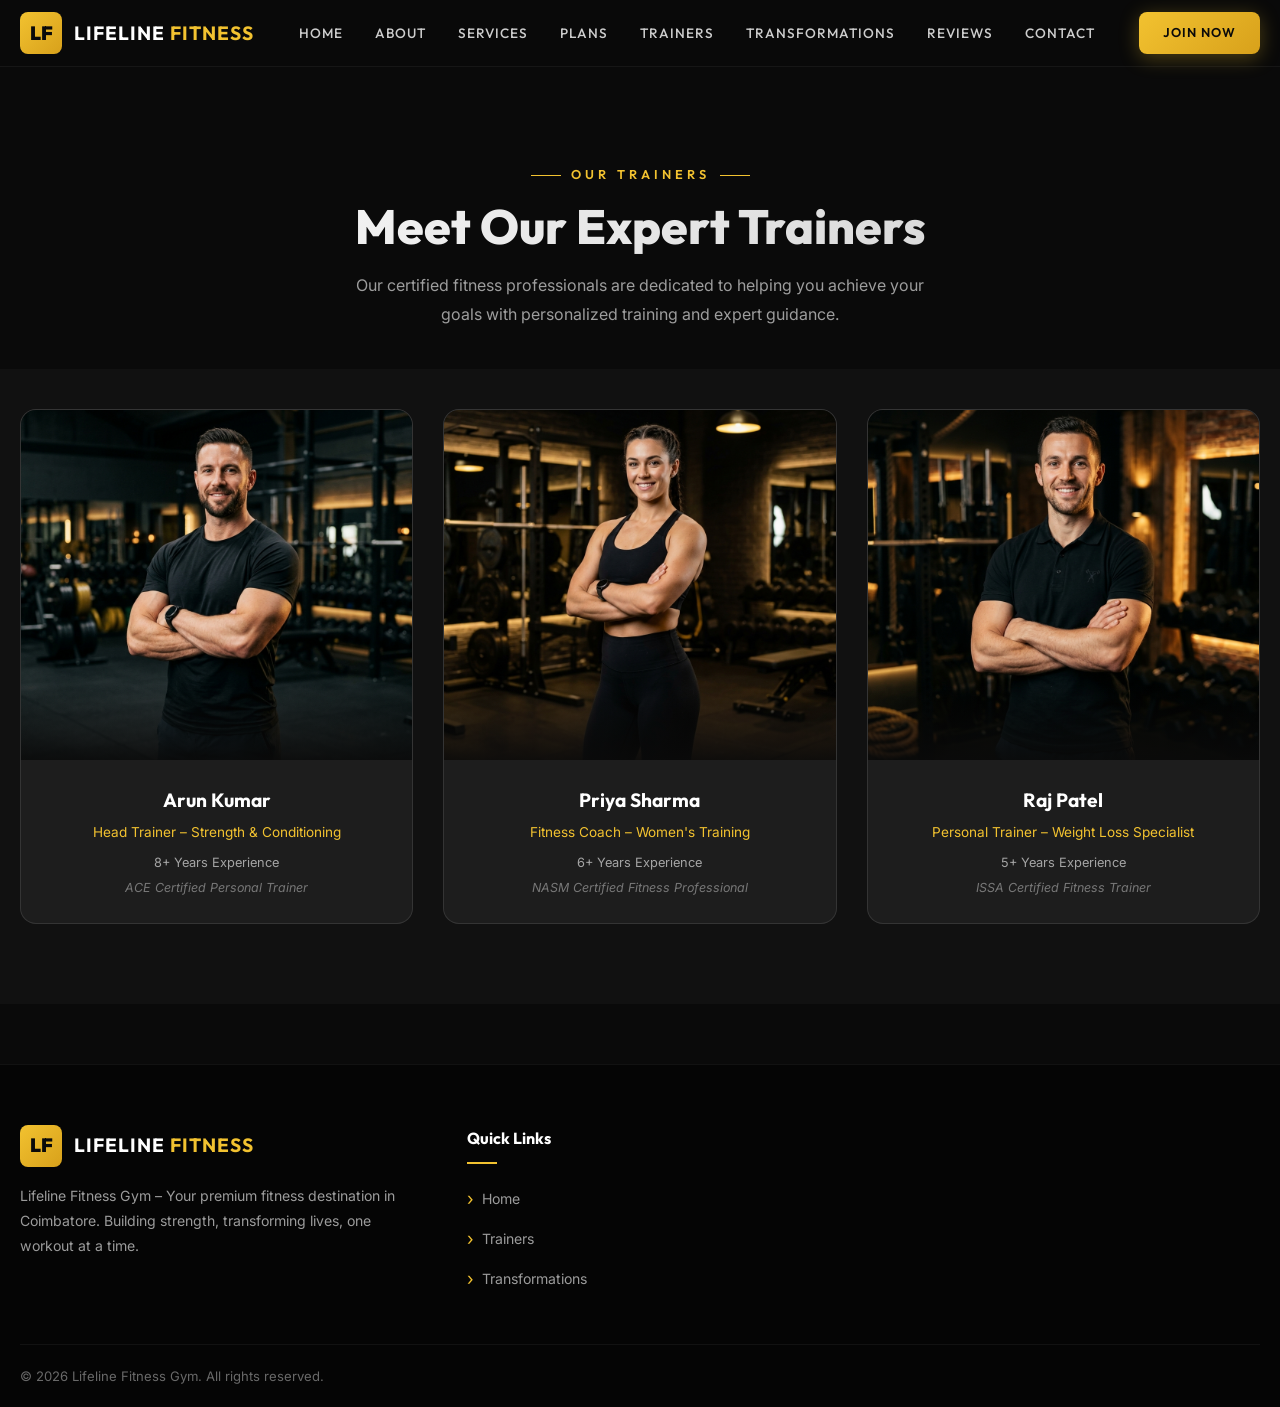
==== trainers.html @ ae550ca9 "updaated" ====
<!DOCTYPE html>
<html lang="en">
<head>
  <meta charset="UTF-8">
  <meta name="viewport" content="width=device-width, initial-scale=1.0">
  <meta name="description" content="Meet our expert trainers at Lifeline Fitness Gym.">
  <title>Our Trainers – Lifeline Fitness Gym</title>
  <link rel="stylesheet" href="style.css">
  <link rel="stylesheet" href="https://cdnjs.cloudflare.com/ajax/libs/font-awesome/6.5.1/css/all.min.css">
</head>
<body style="overflow: auto;">

  <!-- Navigation -->
  <nav class="navbar" id="navbar" style="background: rgba(10, 10, 10, 0.95); padding: 12px 0; border-bottom: 1px solid var(--white-05);">
    <div class="container">
      <a href="index.html" class="nav-logo">
        <div class="nav-logo-icon">LF</div>
        <div class="nav-logo-text">LIFELINE <span>FITNESS</span></div>
      </a>

      <ul class="nav-links">
        <li><a href="index.html">Home</a></li>
        <li><a href="index.html#about">About</a></li>
        <li><a href="index.html#services">Services</a></li>
        <li><a href="index.html#plans">Plans</a></li>
        <li><a href="trainers.html" class="active">Trainers</a></li>
        <li><a href="transformations.html">Transformations</a></li>
        <li><a href="index.html#testimonials">Reviews</a></li>
        <li><a href="index.html#contact">Contact</a></li>
      </ul>

      <div class="nav-cta">
        <a href="index.html#plans" class="btn btn-primary">Join Now</a>
      </div>

      <div class="hamburger" id="hamburger" aria-label="Toggle navigation menu">
        <span></span>
        <span></span>
        <span></span>
      </div>
    </div>
  </nav>

  <!-- Mobile Navigation -->
  <div class="mobile-nav" id="mobile-nav">
    <a href="index.html">Home</a>
    <a href="index.html#about">About</a>
    <a href="index.html#services">Services</a>
    <a href="index.html#plans">Plans</a>
    <a href="trainers.html" class="active">Trainers</a>
    <a href="transformations.html">Transformations</a>
    <a href="index.html#testimonials">Reviews</a>
    <a href="index.html#contact">Contact</a>
    <a href="index.html#plans" class="btn btn-primary" style="margin-top: 16px;">Join Now</a>
  </div>

  <!-- Page Header -->
  <section class="section" style="padding-top: 160px; padding-bottom: 40px; text-align: center;">
    <div class="container">
      <span class="section-label" style="display: inline-block; position: relative; padding: 0 20px;">Our Trainers</span>
      <h1 class="section-title">Meet Our Expert Trainers</h1>
      <p class="section-subtitle">Our certified fitness professionals are dedicated to helping you achieve your goals with personalized training and expert guidance.</p>
    </div>
  </section>

  <!-- Trainers Section -->
  <section class="section trainers" id="trainers" style="padding-top: 40px;">
    <div class="container">
      <div class="trainers-grid">
        <div class="trainer-card reveal">
          <div class="trainer-image">
            <img src="images/trainer-1.png" alt="Trainer Arun Kumar" loading="lazy">
            <div class="trainer-overlay">
              <div class="trainer-socials">
                <a href="#" class="trainer-social-link" aria-label="Instagram"><i class="fab fa-instagram"></i></a>
                <a href="#" class="trainer-social-link" aria-label="Facebook"><i class="fab fa-facebook-f"></i></a>
                <a href="#" class="trainer-social-link" aria-label="WhatsApp"><i class="fab fa-whatsapp"></i></a>
              </div>
            </div>
          </div>
          <div class="trainer-info">
            <h3 class="trainer-name">Arun Kumar</h3>
            <p class="trainer-role">Head Trainer – Strength & Conditioning</p>
            <p class="trainer-exp">8+ Years Experience</p>
            <p class="trainer-cert">ACE Certified Personal Trainer</p>
          </div>
        </div>

        <div class="trainer-card reveal">
          <div class="trainer-image">
            <img src="images/trainer-2.png" alt="Trainer Priya Sharma" loading="lazy">
            <div class="trainer-overlay">
              <div class="trainer-socials">
                <a href="#" class="trainer-social-link" aria-label="Instagram"><i class="fab fa-instagram"></i></a>
                <a href="#" class="trainer-social-link" aria-label="Facebook"><i class="fab fa-facebook-f"></i></a>
                <a href="#" class="trainer-social-link" aria-label="WhatsApp"><i class="fab fa-whatsapp"></i></a>
              </div>
            </div>
          </div>
          <div class="trainer-info">
            <h3 class="trainer-name">Priya Sharma</h3>
            <p class="trainer-role">Fitness Coach – Women's Training</p>
            <p class="trainer-exp">6+ Years Experience</p>
            <p class="trainer-cert">NASM Certified Fitness Professional</p>
          </div>
        </div>

        <div class="trainer-card reveal">
          <div class="trainer-image">
            <img src="images/trainer-3.png" alt="Trainer Raj Patel" loading="lazy">
            <div class="trainer-overlay">
              <div class="trainer-socials">
                <a href="#" class="trainer-social-link" aria-label="Instagram"><i class="fab fa-instagram"></i></a>
                <a href="#" class="trainer-social-link" aria-label="Facebook"><i class="fab fa-facebook-f"></i></a>
                <a href="#" class="trainer-social-link" aria-label="WhatsApp"><i class="fab fa-whatsapp"></i></a>
              </div>
            </div>
          </div>
          <div class="trainer-info">
            <h3 class="trainer-name">Raj Patel</h3>
            <p class="trainer-role">Personal Trainer – Weight Loss Specialist</p>
            <p class="trainer-exp">5+ Years Experience</p>
            <p class="trainer-cert">ISSA Certified Fitness Trainer</p>
          </div>
        </div>
      </div>
    </div>
  </section>

  <!-- Footer -->
  <footer class="footer" id="footer" style="margin-top: 60px;">
    <div class="container">
      <div class="footer-grid">
        <div class="footer-brand">
          <a href="index.html" class="nav-logo">
            <div class="nav-logo-icon">LF</div>
            <div class="nav-logo-text">LIFELINE <span>FITNESS</span></div>
          </a>
          <p class="footer-desc">
            Lifeline Fitness Gym – Your premium fitness destination in Coimbatore. Building strength, transforming lives, one workout at a time.
          </p>
        </div>
        <div>
          <h4 class="footer-title">Quick Links</h4>
          <ul class="footer-links">
            <li><a href="index.html">Home</a></li>
            <li><a href="trainers.html">Trainers</a></li>
            <li><a href="transformations.html">Transformations</a></li>
          </ul>
        </div>
      </div>
      <div class="footer-bottom">
        <p class="footer-copyright">© 2026 Lifeline Fitness Gym. All rights reserved.</p>
      </div>
    </div>
  </footer>

  <!-- Scripts -->
  <script src="script.js"></script>
</body>
</html>
---- style.css ----
/* ============================================
   LIFELINE FITNESS GYM - Premium CSS
   Color Palette: Black #0A0A0A, Gold #F2C230, 
   Deep Gold #D8A11B, Cream Gold #F5E7B8
   ============================================ */

/* ---- Google Fonts ---- */
@import url('https://fonts.googleapis.com/css2?family=Outfit:wght@300;400;500;600;700;800;900&family=Inter:wght@300;400;500;600;700&display=swap');

/* ---- CSS Custom Properties ---- */
:root {
  --bg-primary: #0A0A0A;
  --bg-secondary: #111111;
  --bg-card: #151515;
  --bg-card-hover: #1a1a1a;
  --gold: #F2C230;
  --gold-deep: #D8A11B;
  --gold-cream: #F5E7B8;
  --gold-glow: rgba(242, 194, 48, 0.15);
  --gold-glow-strong: rgba(242, 194, 48, 0.3);
  --white: #FFFFFF;
  --white-80: rgba(255, 255, 255, 0.8);
  --white-60: rgba(255, 255, 255, 0.6);
  --white-40: rgba(255, 255, 255, 0.4);
  --white-20: rgba(255, 255, 255, 0.2);
  --white-10: rgba(255, 255, 255, 0.1);
  --white-05: rgba(255, 255, 255, 0.05);

  --font-heading: 'Outfit', sans-serif;
  --font-body: 'Inter', sans-serif;

  --shadow-gold: 0 0 30px rgba(242, 194, 48, 0.15);
  --shadow-card: 0 8px 32px rgba(0, 0, 0, 0.4);
  --shadow-card-hover: 0 16px 48px rgba(0, 0, 0, 0.6);

  --glass-bg: rgba(255, 255, 255, 0.05);
  --glass-border: rgba(255, 255, 255, 0.1);
  --glass-bg-strong: rgba(255, 255, 255, 0.08);

  --radius-sm: 8px;
  --radius-md: 12px;
  --radius-lg: 16px;
  --radius-xl: 24px;

  --transition-fast: 0.2s ease;
  --transition-medium: 0.35s ease;
  --transition-slow: 0.5s cubic-bezier(0.4, 0, 0.2, 1);
}

/* ---- Reset & Base ---- */
*,
*::before,
*::after {
  margin: 0;
  padding: 0;
  box-sizing: border-box;
}

html {
  scroll-behavior: smooth;
  font-size: 16px;
  overflow-x: hidden;
}

body {
  font-family: var(--font-body);
  background: var(--bg-primary);
  color: var(--white);
  line-height: 1.7;
  overflow-x: hidden;
  -webkit-font-smoothing: antialiased;
  -moz-osx-font-smoothing: grayscale;
}

img {
  max-width: 100%;
  height: auto;
  display: block;
}

a {
  text-decoration: none;
  color: inherit;
  transition: color var(--transition-fast);
}

ul {
  list-style: none;
}

button {
  cursor: pointer;
  border: none;
  outline: none;
  font-family: var(--font-body);
}

input,
textarea,
select {
  font-family: var(--font-body);
  outline: none;
}

/* ---- Preloader ---- */
.preloader {
  position: fixed;
  top: 0;
  left: 0;
  width: 100%;
  height: 100%;
  background: var(--bg-primary);
  display: flex;
  align-items: center;
  justify-content: center;
  z-index: 10000;
  transition: opacity 0.6s ease, visibility 0.6s ease;
}

.preloader.hidden {
  opacity: 0;
  visibility: hidden;
}

.preloader-inner {
  text-align: center;
}

.preloader-logo {
  font-family: var(--font-heading);
  font-size: 2rem;
  font-weight: 800;
  color: var(--gold);
  letter-spacing: 3px;
  margin-bottom: 30px;
  animation: pulse 1.5s ease-in-out infinite;
}

.preloader-bar {
  width: 200px;
  height: 3px;
  background: var(--white-10);
  border-radius: 10px;
  overflow: hidden;
  margin: 0 auto;
}

.preloader-bar-inner {
  width: 0%;
  height: 100%;
  background: linear-gradient(90deg, var(--gold), var(--gold-cream));
  border-radius: 10px;
  animation: loadBar 1.8s ease-in-out forwards;
}

@keyframes loadBar {
  0% { width: 0%; }
  50% { width: 70%; }
  100% { width: 100%; }
}

@keyframes pulse {
  0%, 100% { opacity: 1; }
  50% { opacity: 0.5; }
}

/* ---- Container ---- */
.container {
  width: 100%;
  max-width: 1280px;
  margin: 0 auto;
  padding: 0 20px;
}

/* ---- Section Styles ---- */
.section {
  padding: 80px 0;
  position: relative;
}

.section-header {
  text-align: center;
  margin-bottom: 60px;
}

.section-label {
  display: inline-block;
  font-family: var(--font-heading);
  font-size: 0.8rem;
  font-weight: 600;
  letter-spacing: 4px;
  text-transform: uppercase;
  color: var(--gold);
  margin-bottom: 12px;
  position: relative;
  padding: 0 20px;
}

.section-label::before,
.section-label::after {
  content: '';
  position: absolute;
  top: 50%;
  width: 30px;
  height: 1px;
  background: var(--gold);
}

.section-label::before { left: -20px; }
.section-label::after { right: -20px; }

.section-title {
  font-family: var(--font-heading);
  font-size: clamp(2rem, 5vw, 3rem);
  font-weight: 800;
  line-height: 1.2;
  margin-bottom: 16px;
  background: linear-gradient(135deg, var(--white) 0%, var(--white-80) 100%);
  -webkit-background-clip: text;
  -webkit-text-fill-color: transparent;
  background-clip: text;
}

.section-subtitle {
  font-size: 1rem;
  color: var(--white-60);
  max-width: 600px;
  margin: 0 auto;
  line-height: 1.8;
}

/* ---- Buttons ---- */
.btn {
  display: inline-flex;
  align-items: center;
  justify-content: center;
  gap: 8px;
  padding: 14px 32px;
  font-family: var(--font-heading);
  font-size: 0.9rem;
  font-weight: 600;
  letter-spacing: 1px;
  text-transform: uppercase;
  border-radius: var(--radius-sm);
  transition: all var(--transition-medium);
  position: relative;
  overflow: hidden;
}

.btn::before {
  content: '';
  position: absolute;
  top: 0;
  left: -100%;
  width: 100%;
  height: 100%;
  background: linear-gradient(90deg, transparent, rgba(255, 255, 255, 0.15), transparent);
  transition: left 0.5s ease;
}

.btn:hover::before {
  left: 100%;
}

.btn-primary {
  background: linear-gradient(135deg, var(--gold) 0%, var(--gold-deep) 100%);
  color: var(--bg-primary);
  box-shadow: 0 4px 20px rgba(242, 194, 48, 0.3);
}

.btn-primary:hover {
  transform: translateY(-3px);
  box-shadow: 0 8px 30px rgba(242, 194, 48, 0.5);
}

.btn-outline {
  background: transparent;
  color: var(--gold);
  border: 2px solid var(--gold);
}

.btn-outline:hover {
  background: var(--gold);
  color: var(--bg-primary);
  transform: translateY(-3px);
  box-shadow: 0 8px 30px rgba(242, 194, 48, 0.3);
}

.btn-white {
  background: transparent;
  color: var(--white);
  border: 2px solid var(--white-20);
}

.btn-white:hover {
  border-color: var(--gold);
  color: var(--gold);
  transform: translateY(-3px);
}

/* ---- Navigation ---- */
.navbar {
  position: fixed;
  top: 0;
  left: 0;
  width: 100%;
  z-index: 1000;
  padding: 20px 0;
  transition: all var(--transition-medium);
}

.navbar.scrolled {
  padding: 12px 0;
  background: rgba(10, 10, 10, 0.95);
  backdrop-filter: blur(20px);
  -webkit-backdrop-filter: blur(20px);
  border-bottom: 1px solid var(--white-05);
  box-shadow: 0 4px 30px rgba(0, 0, 0, 0.5);
}

.navbar .container {
  display: flex;
  align-items: center;
  justify-content: space-between;
}

.nav-logo {
  display: flex;
  align-items: center;
  gap: 12px;
  z-index: 1001;
}

.nav-logo-icon {
  width: 42px;
  height: 42px;
  background: linear-gradient(135deg, var(--gold), var(--gold-deep));
  border-radius: var(--radius-sm);
  display: flex;
  align-items: center;
  justify-content: center;
  font-family: var(--font-heading);
  font-weight: 900;
  font-size: 1.2rem;
  color: var(--bg-primary);
}

.nav-logo-text {
  font-family: var(--font-heading);
  font-weight: 700;
  font-size: 1.2rem;
  letter-spacing: 1px;
}

.nav-logo-text span {
  color: var(--gold);
}

.nav-links {
  display: flex;
  align-items: center;
  gap: 32px;
}

.nav-links a {
  font-family: var(--font-heading);
  font-size: 0.85rem;
  font-weight: 500;
  letter-spacing: 1px;
  text-transform: uppercase;
  color: var(--white-80);
  position: relative;
  padding: 4px 0;
}

.nav-links a::after {
  content: '';
  position: absolute;
  bottom: 0;
  left: 0;
  width: 0;
  height: 2px;
  background: var(--gold);
  transition: width var(--transition-medium);
}

.nav-links a:hover,
.nav-links a.active {
  color: var(--gold);
}

.nav-links a:hover::after,
.nav-links a.active::after {
  width: 100%;
}

.nav-cta {
  display: flex;
  align-items: center;
  gap: 12px;
}

.nav-cta .btn {
  padding: 10px 24px;
  font-size: 0.8rem;
}

.hamburger {
  display: none;
  flex-direction: column;
  gap: 6px;
  cursor: pointer;
  z-index: 1001;
  padding: 5px;
}

.hamburger span {
  width: 28px;
  height: 2px;
  background: var(--white);
  transition: all var(--transition-medium);
  border-radius: 2px;
}

.hamburger.active span:nth-child(1) {
  transform: rotate(45deg) translate(6px, 6px);
}

.hamburger.active span:nth-child(2) {
  opacity: 0;
}

.hamburger.active span:nth-child(3) {
  transform: rotate(-45deg) translate(6px, -6px);
}

/* Mobile Navigation */
.mobile-nav {
  display: none;
  position: fixed;
  top: 0;
  left: 0;
  width: 100%;
  height: 100vh;
  background: rgba(10, 10, 10, 0.98);
  backdrop-filter: blur(20px);
  -webkit-backdrop-filter: blur(20px);
  z-index: 999;
  flex-direction: column;
  align-items: center;
  justify-content: center;
  gap: 24px;
  opacity: 0;
  visibility: hidden;
  transition: all var(--transition-medium);
}

.mobile-nav.active {
  opacity: 1;
  visibility: visible;
}

.mobile-nav a {
  font-family: var(--font-heading);
  font-size: 1.3rem;
  font-weight: 600;
  letter-spacing: 2px;
  text-transform: uppercase;
  color: var(--white-80);
  padding: 8px 0;
  transition: color var(--transition-fast);
  transform: translateY(20px);
  opacity: 0;
}

.mobile-nav.active a {
  transform: translateY(0);
  opacity: 1;
}

.mobile-nav a:hover {
  color: var(--gold);
}

/* Stagger mobile nav items */
.mobile-nav a:nth-child(1) { transition-delay: 0.05s; }
.mobile-nav a:nth-child(2) { transition-delay: 0.1s; }
.mobile-nav a:nth-child(3) { transition-delay: 0.15s; }
.mobile-nav a:nth-child(4) { transition-delay: 0.2s; }
.mobile-nav a:nth-child(5) { transition-delay: 0.25s; }
.mobile-nav a:nth-child(6) { transition-delay: 0.3s; }
.mobile-nav a:nth-child(7) { transition-delay: 0.35s; }
.mobile-nav a:nth-child(8) { transition-delay: 0.4s; }
.mobile-nav a:nth-child(9) { transition-delay: 0.45s; }
.mobile-nav a:nth-child(10) { transition-delay: 0.5s; }

/* ---- Hero Section ---- */
.hero {
  position: relative;
  min-height: 100vh;
  display: flex;
  align-items: center;
  overflow: hidden;
}

.hero-bg {
  position: absolute;
  top: 0;
  left: 0;
  width: 100%;
  height: 100%;
  z-index: 1;
}

.hero-bg img {
  width: 100%;
  height: 100%;
  object-fit: cover;
}

.hero-overlay {
  position: absolute;
  top: 0;
  left: 0;
  width: 100%;
  height: 100%;
  background: linear-gradient(
    180deg,
    rgba(10, 10, 10, 0.7) 0%,
    rgba(10, 10, 10, 0.6) 40%,
    rgba(10, 10, 10, 0.85) 100%
  );
  z-index: 2;
}

.hero-glow {
  position: absolute;
  width: 500px;
  height: 500px;
  border-radius: 50%;
  background: radial-gradient(circle, rgba(242, 194, 48, 0.08) 0%, transparent 70%);
  top: 20%;
  right: -10%;
  z-index: 2;
  animation: floatGlow 8s ease-in-out infinite;
}

@keyframes floatGlow {
  0%, 100% { transform: translate(0, 0); }
  50% { transform: translate(-30px, 30px); }
}

.hero .container {
  position: relative;
  z-index: 3;
  padding-top: 120px;
  padding-bottom: 60px;
}

.hero-content {
  max-width: 700px;
}

.hero-badge {
  display: inline-flex;
  align-items: center;
  gap: 8px;
  padding: 8px 20px;
  background: var(--glass-bg);
  border: 1px solid var(--glass-border);
  border-radius: 50px;
  font-size: 0.8rem;
  font-weight: 500;
  color: var(--gold);
  letter-spacing: 2px;
  text-transform: uppercase;
  margin-bottom: 24px;
  backdrop-filter: blur(10px);
  -webkit-backdrop-filter: blur(10px);
}

.hero-badge-dot {
  width: 8px;
  height: 8px;
  border-radius: 50%;
  background: var(--gold);
  animation: pulseDot 2s ease-in-out infinite;
}

@keyframes pulseDot {
  0%, 100% { opacity: 1; transform: scale(1); }
  50% { opacity: 0.5; transform: scale(0.8); }
}

.hero-title {
  font-family: var(--font-heading);
  font-size: clamp(2.5rem, 7vw, 4.5rem);
  font-weight: 900;
  line-height: 1.1;
  margin-bottom: 24px;
  letter-spacing: -1px;
}

.hero-title .highlight {
  background: linear-gradient(135deg, var(--gold) 0%, var(--gold-cream) 50%, var(--gold-deep) 100%);
  -webkit-background-clip: text;
  -webkit-text-fill-color: transparent;
  background-clip: text;
}

.hero-subtitle {
  font-size: 1.1rem;
  color: var(--white-60);
  line-height: 1.8;
  margin-bottom: 36px;
  max-width: 550px;
}

.hero-buttons {
  display: flex;
  gap: 16px;
  flex-wrap: wrap;
  margin-bottom: 60px;
}

.hero-stats {
  display: grid;
  grid-template-columns: repeat(4, 1fr);
  gap: 20px;
  padding-top: 40px;
  border-top: 1px solid var(--white-10);
}

.hero-stat {
  text-align: center;
}

.hero-stat-icon {
  width: 48px;
  height: 48px;
  margin: 0 auto 12px;
  background: var(--glass-bg);
  border: 1px solid var(--glass-border);
  border-radius: var(--radius-sm);
  display: flex;
  align-items: center;
  justify-content: center;
  font-size: 1.2rem;
  color: var(--gold);
}

.hero-stat-number {
  font-family: var(--font-heading);
  font-size: 1.8rem;
  font-weight: 800;
  color: var(--gold);
  line-height: 1;
  margin-bottom: 4px;
}

.hero-stat-label {
  font-size: 0.75rem;
  color: var(--white-60);
  text-transform: uppercase;
  letter-spacing: 1px;
  margin-top: 4px;
}

/* Hero stat with icon + label only (no number) */
.hero-stat-icon-only {
  margin-bottom: 4px;
}

/* ---- About Section ---- */
.about {
  background: var(--bg-secondary);
}

.about-grid {
  display: grid;
  grid-template-columns: 1fr;
  max-width: 800px;
  margin: 0 auto;
  gap: 40px;
  text-align: center;
}

.about-image {
  position: relative;
  border-radius: var(--radius-lg);
  overflow: hidden;
}

.about-image img {
  width: 100%;
  height: 500px;
  object-fit: cover;
  border-radius: var(--radius-lg);
}

.about-image-badge {
  position: absolute;
  bottom: 24px;
  left: 24px;
  padding: 16px 24px;
  background: rgba(10, 10, 10, 0.85);
  backdrop-filter: blur(10px);
  -webkit-backdrop-filter: blur(10px);
  border: 1px solid var(--gold);
  border-radius: var(--radius-md);
  display: flex;
  align-items: center;
  gap: 12px;
}

.about-image-badge-icon {
  font-size: 2rem;
}

.about-image-badge-text {
  font-family: var(--font-heading);
  font-weight: 700;
  font-size: 0.9rem;
  color: var(--gold);
}

.about-image-badge-text span {
  display: block;
  font-size: 0.75rem;
  color: var(--white-60);
  font-weight: 400;
}

.about-content .section-label {
  text-align: center;
  padding: 0 20px;
}

.about-content .section-label::before,
.about-content .section-label::after {
  display: block;
}

.about-content .section-title {
  text-align: center;
}

.about-text {
  color: var(--white-60);
  line-height: 1.8;
  margin-bottom: 32px;
}

.about-features {
  display: grid;
  grid-template-columns: 1fr 1fr;
  gap: 16px;
  margin-bottom: 32px;
}

.about-feature {
  display: flex;
  align-items: center;
  gap: 12px;
  padding: 14px 18px;
  background: var(--glass-bg);
  border: 1px solid var(--glass-border);
  border-radius: var(--radius-sm);
  transition: all var(--transition-medium);
}

.about-feature:hover {
  border-color: var(--gold);
  background: var(--gold-glow);
}

.about-feature-icon {
  font-size: 1.2rem;
  color: var(--gold);
  flex-shrink: 0;
}

.about-feature-text {
  font-size: 0.9rem;
  font-weight: 500;
}

/* ---- Services Section ---- */
.services-grid {
  display: grid;
  grid-template-columns: repeat(5, 1fr);
  gap: 20px;
}

.service-card {
  background: var(--glass-bg);
  border: 1px solid var(--glass-border);
  border-radius: var(--radius-lg);
  padding: 30px 20px;
  text-align: center;
  transition: all var(--transition-medium);
  position: relative;
  overflow: hidden;
}

.service-card::before {
  content: '';
  position: absolute;
  top: 0;
  left: 0;
  width: 100%;
  height: 3px;
  background: linear-gradient(90deg, var(--gold), var(--gold-deep));
  transform: scaleX(0);
  transform-origin: left;
  transition: transform var(--transition-medium);
}

.service-card:hover {
  transform: translateY(-8px);
  border-color: var(--gold);
  background: var(--gold-glow);
  box-shadow: var(--shadow-gold);
}

.service-card:hover::before {
  transform: scaleX(1);
}

.service-icon {
  width: 64px;
  height: 64px;
  margin: 0 auto 20px;
  background: var(--gold-glow);
  border: 1px solid rgba(242, 194, 48, 0.2);
  border-radius: var(--radius-md);
  display: flex;
  align-items: center;
  justify-content: center;
  font-size: 1.6rem;
  transition: all var(--transition-medium);
}

.service-card:hover .service-icon {
  background: linear-gradient(135deg, var(--gold), var(--gold-deep));
  border-color: transparent;
  transform: scale(1.1);
}

.service-card h3 {
  font-family: var(--font-heading);
  font-size: 1.05rem;
  font-weight: 700;
  margin-bottom: 10px;
}

.service-card p {
  font-size: 0.85rem;
  color: var(--white-60);
  line-height: 1.6;
}

/* ---- Why Choose Us ---- */
.why-us {
  background: var(--bg-secondary);
}

.why-grid {
  display: grid;
  grid-template-columns: repeat(4, 1fr);
  gap: 24px;
}

.why-card {
  background: var(--glass-bg);
  border: 1px solid var(--glass-border);
  border-radius: var(--radius-lg);
  padding: 32px 24px;
  text-align: center;
  transition: all var(--transition-medium);
  position: relative;
}

.why-card::after {
  content: '';
  position: absolute;
  inset: 0;
  border-radius: var(--radius-lg);
  padding: 1px;
  background: linear-gradient(135deg, transparent 40%, var(--gold) 100%);
  -webkit-mask: linear-gradient(#fff 0 0) content-box, linear-gradient(#fff 0 0);
  mask: linear-gradient(#fff 0 0) content-box, linear-gradient(#fff 0 0);
  -webkit-mask-composite: xor;
  mask-composite: exclude;
  opacity: 0;
  transition: opacity var(--transition-medium);
}

.why-card:hover::after {
  opacity: 1;
}

.why-card:hover {
  transform: translateY(-6px);
  background: var(--gold-glow);
}

.why-icon {
  width: 56px;
  height: 56px;
  margin: 0 auto 18px;
  background: var(--gold-glow);
  border-radius: 50%;
  display: flex;
  align-items: center;
  justify-content: center;
  font-size: 1.4rem;
  transition: all var(--transition-medium);
}

.why-card:hover .why-icon {
  background: linear-gradient(135deg, var(--gold), var(--gold-deep));
  transform: scale(1.15) rotate(5deg);
}

.why-card h3 {
  font-family: var(--font-heading);
  font-size: 0.95rem;
  font-weight: 700;
  margin-bottom: 8px;
}

.why-card p {
  font-size: 0.82rem;
  color: var(--white-60);
  line-height: 1.6;
}

/* ---- Membership Plans ---- */
.plans-grid {
  display: grid;
  grid-template-columns: repeat(auto-fit, minmax(250px, 1fr));
  gap: 30px;
  align-items: stretch;
}

.plan-card {
  background: var(--glass-bg);
  border: 1px solid var(--glass-border);
  border-radius: var(--radius-xl);
  padding: 40px 32px;
  text-align: center;
  transition: all var(--transition-medium);
  position: relative;
  display: flex;
  flex-direction: column;
}

.plan-card.featured {
  border-color: var(--gold);
  background: linear-gradient(180deg, rgba(242, 194, 48, 0.08) 0%, var(--glass-bg) 40%);
  transform: scale(1.05);
}

.plan-card:hover {
  transform: translateY(-10px);
  box-shadow: var(--shadow-gold);
  border-color: var(--gold);
}

.plan-card.featured:hover {
  transform: scale(1.05) translateY(-10px);
}

.plan-badge {
  position: absolute;
  top: -14px;
  left: 50%;
  transform: translateX(-50%);
  padding: 6px 24px;
  background: linear-gradient(135deg, var(--gold), var(--gold-deep));
  color: var(--bg-primary);
  font-family: var(--font-heading);
  font-size: 0.75rem;
  font-weight: 700;
  letter-spacing: 2px;
  text-transform: uppercase;
  border-radius: 50px;
}

.plan-icon {
  width: 72px;
  height: 72px;
  margin: 0 auto 20px;
  background: var(--gold-glow);
  border-radius: 50%;
  display: flex;
  align-items: center;
  justify-content: center;
  font-size: 1.8rem;
}

.plan-card.featured .plan-icon {
  background: linear-gradient(135deg, var(--gold), var(--gold-deep));
}

.plan-name {
  font-family: var(--font-heading);
  font-size: 1.3rem;
  font-weight: 700;
  margin-bottom: 8px;
}

.plan-price {
  font-family: var(--font-heading);
  font-size: 2rem;
  font-weight: 800;
  color: var(--gold);
  margin-bottom: 16px;
}

.plan-price-wrapper {
  margin-bottom: 16px;
}

.plan-price-old {
  font-size: 1.1rem;
  color: var(--white-40);
  text-decoration: line-through;
  margin-bottom: -4px;
}

.plan-price-wrapper .plan-price {
  margin-bottom: 0;
}

.plan-desc {
  font-size: 0.85rem;
  color: var(--white-60);
  margin-bottom: 24px;
}

.plan-divider {
  width: 50px;
  height: 2px;
  background: linear-gradient(90deg, var(--gold), transparent);
  margin: 0 auto 24px;
}

.plan-features {
  text-align: left;
  margin-bottom: 32px;
  flex-grow: 1;
}

.plan-feature {
  display: flex;
  align-items: center;
  gap: 12px;
  padding: 10px 0;
  border-bottom: 1px solid var(--white-05);
  font-size: 0.9rem;
  color: var(--white-80);
}

.plan-feature:last-child {
  border-bottom: none;
}

.plan-feature-icon {
  color: var(--gold);
  font-size: 0.9rem;
  flex-shrink: 0;
}

.plan-card .btn {
  width: 100%;
}

/* ---- Trainers ---- */
.trainers {
  background: var(--bg-secondary);
}

.trainers-grid {
  display: grid;
  grid-template-columns: repeat(3, 1fr);
  gap: 30px;
}

.trainer-card {
  background: var(--glass-bg);
  border: 1px solid var(--glass-border);
  border-radius: var(--radius-lg);
  overflow: hidden;
  transition: all var(--transition-medium);
}

.trainer-card:hover {
  transform: translateY(-8px);
  box-shadow: var(--shadow-gold);
  border-color: var(--gold);
}

.trainer-image {
  position: relative;
  height: 350px;
  overflow: hidden;
}

.trainer-image img {
  width: 100%;
  height: 100%;
  object-fit: cover;
  transition: transform var(--transition-slow);
}

.trainer-card:hover .trainer-image img {
  transform: scale(1.1);
}

.trainer-overlay {
  position: absolute;
  bottom: 0;
  left: 0;
  width: 100%;
  padding: 20px;
  background: linear-gradient(transparent, rgba(10, 10, 10, 0.9));
}

.trainer-socials {
  display: flex;
  gap: 10px;
  justify-content: center;
  opacity: 0;
  transform: translateY(10px);
  transition: all var(--transition-medium);
}

.trainer-card:hover .trainer-socials {
  opacity: 1;
  transform: translateY(0);
}

.trainer-social-link {
  width: 36px;
  height: 36px;
  background: var(--glass-bg-strong);
  backdrop-filter: blur(10px);
  -webkit-backdrop-filter: blur(10px);
  border: 1px solid var(--glass-border);
  border-radius: 50%;
  display: flex;
  align-items: center;
  justify-content: center;
  font-size: 0.85rem;
  transition: all var(--transition-fast);
}

.trainer-social-link:hover {
  background: var(--gold);
  color: var(--bg-primary);
  border-color: var(--gold);
}

.trainer-info {
  padding: 24px;
  text-align: center;
}

.trainer-name {
  font-family: var(--font-heading);
  font-size: 1.2rem;
  font-weight: 700;
  margin-bottom: 4px;
}

.trainer-role {
  font-size: 0.85rem;
  color: var(--gold);
  margin-bottom: 8px;
}

.trainer-exp {
  font-size: 0.8rem;
  color: var(--white-60);
  margin-bottom: 4px;
}

.trainer-cert {
  font-size: 0.78rem;
  color: var(--white-40);
  font-style: italic;
}

/* ---- Transformations ---- */
.transform-grid {
  display: grid;
  grid-template-columns: repeat(3, 1fr);
  gap: 30px;
  margin-bottom: 50px;
}

.transform-card {
  background: var(--glass-bg);
  border: 1px solid var(--glass-border);
  border-radius: var(--radius-lg);
  overflow: hidden;
  transition: all var(--transition-medium);
}

.transform-card:hover {
  transform: translateY(-6px);
  border-color: var(--gold);
  box-shadow: var(--shadow-gold);
}

.transform-images {
  display: grid;
  grid-template-columns: 1fr 1fr;
  height: 250px;
  position: relative;
}

.transform-images img {
  width: 100%;
  height: 100%;
  object-fit: cover;
}

.transform-label {
  position: absolute;
  padding: 4px 12px;
  font-size: 0.7rem;
  font-weight: 700;
  text-transform: uppercase;
  letter-spacing: 1px;
  border-radius: 4px;
  bottom: 8px;
}

.transform-label.before {
  left: 8px;
  background: rgba(255, 255, 255, 0.2);
  backdrop-filter: blur(10px);
  -webkit-backdrop-filter: blur(10px);
}

.transform-label.after {
  right: 8px;
  background: var(--gold);
  color: var(--bg-primary);
}

.transform-info {
  padding: 20px;
}

.transform-name {
  font-family: var(--font-heading);
  font-size: 1rem;
  font-weight: 700;
  margin-bottom: 4px;
}

.transform-result {
  font-size: 0.85rem;
  color: var(--gold);
  margin-bottom: 8px;
}

.transform-story {
  font-size: 0.82rem;
  color: var(--white-60);
  line-height: 1.6;
}

.transform-stats {
  display: grid;
  grid-template-columns: repeat(4, 1fr);
  gap: 20px;
}

.transform-stat {
  text-align: center;
  padding: 24px 16px;
  background: var(--glass-bg);
  border: 1px solid var(--glass-border);
  border-radius: var(--radius-md);
}

.transform-stat-number {
  font-family: var(--font-heading);
  font-size: 2rem;
  font-weight: 800;
  color: var(--gold);
  line-height: 1;
  margin-bottom: 6px;
}

.transform-stat-label {
  font-size: 0.8rem;
  color: var(--white-60);
}

/* ---- Gallery ---- */
.gallery {
  background: var(--bg-secondary);
}

.gallery-filter {
  display: flex;
  justify-content: center;
  flex-wrap: wrap;
  gap: 12px;
  margin-bottom: 40px;
}

.gallery-filter-btn {
  padding: 10px 24px;
  background: var(--glass-bg);
  border: 1px solid var(--glass-border);
  border-radius: 50px;
  color: var(--white-80);
  font-size: 0.85rem;
  font-weight: 500;
  transition: all var(--transition-medium);
  cursor: pointer;
}

.gallery-filter-btn:hover,
.gallery-filter-btn.active {
  background: var(--gold);
  color: var(--bg-primary);
  border-color: var(--gold);
}

.gallery-grid {
  display: grid;
  grid-template-columns: repeat(3, 1fr);
  gap: 20px;
}

.gallery-item {
  position: relative;
  border-radius: var(--radius-md);
  overflow: hidden;
  cursor: pointer;
  aspect-ratio: 4 / 3;
}

.gallery-item img {
  width: 100%;
  height: 100%;
  object-fit: cover;
  transition: transform var(--transition-slow);
}

.gallery-item:hover img {
  transform: scale(1.1);
}

.gallery-item-overlay {
  position: absolute;
  inset: 0;
  background: linear-gradient(transparent 50%, rgba(10, 10, 10, 0.8));
  display: flex;
  align-items: flex-end;
  padding: 20px;
  opacity: 0;
  transition: opacity var(--transition-medium);
}

.gallery-item:hover .gallery-item-overlay {
  opacity: 1;
}

.gallery-item-title {
  font-family: var(--font-heading);
  font-size: 0.95rem;
  font-weight: 600;
}

.gallery-item-zoom {
  position: absolute;
  top: 50%;
  left: 50%;
  transform: translate(-50%, -50%) scale(0.5);
  width: 48px;
  height: 48px;
  background: var(--gold);
  border-radius: 50%;
  display: flex;
  align-items: center;
  justify-content: center;
  font-size: 1.2rem;
  color: var(--bg-primary);
  opacity: 0;
  transition: all var(--transition-medium);
}

.gallery-item:hover .gallery-item-zoom {
  opacity: 1;
  transform: translate(-50%, -50%) scale(1);
}

/* Lightbox */
.lightbox {
  position: fixed;
  inset: 0;
  background: rgba(10, 10, 10, 0.95);
  z-index: 9999;
  display: flex;
  align-items: center;
  justify-content: center;
  opacity: 0;
  visibility: hidden;
  transition: all var(--transition-medium);
}

.lightbox.active {
  opacity: 1;
  visibility: visible;
}

.lightbox-content {
  max-width: 90%;
  max-height: 85vh;
  position: relative;
}

.lightbox-content img {
  max-width: 100%;
  max-height: 85vh;
  object-fit: contain;
  border-radius: var(--radius-md);
}

.lightbox-close {
  position: absolute;
  top: -50px;
  right: 0;
  width: 40px;
  height: 40px;
  background: var(--glass-bg-strong);
  border: 1px solid var(--glass-border);
  border-radius: 50%;
  color: var(--white);
  font-size: 1.2rem;
  display: flex;
  align-items: center;
  justify-content: center;
  cursor: pointer;
  transition: all var(--transition-fast);
}

.lightbox-close:hover {
  background: var(--gold);
  color: var(--bg-primary);
}

.lightbox-nav {
  position: absolute;
  top: 50%;
  transform: translateY(-50%);
  width: 44px;
  height: 44px;
  background: var(--glass-bg-strong);
  border: 1px solid var(--glass-border);
  border-radius: 50%;
  color: var(--white);
  font-size: 1.1rem;
  display: flex;
  align-items: center;
  justify-content: center;
  cursor: pointer;
  transition: all var(--transition-fast);
}

.lightbox-nav:hover {
  background: var(--gold);
  color: var(--bg-primary);
}

.lightbox-prev { left: -60px; }
.lightbox-next { right: -60px; }

/* ---- Appointment Form ---- */
.appointment {
  background: var(--bg-secondary);
}

.appointment-wrapper {
  display: grid;
  grid-template-columns: 1fr 1fr;
  gap: 50px;
  align-items: start;
}

.appointment-info {
  padding: 40px;
  background: var(--glass-bg);
  border: 1px solid var(--glass-border);
  border-radius: var(--radius-xl);
}

.appointment-info h3 {
  font-family: var(--font-heading);
  font-size: 1.6rem;
  font-weight: 700;
  margin-bottom: 16px;
}

.appointment-info p {
  color: var(--white-60);
  line-height: 1.8;
  margin-bottom: 24px;
}

.appointment-benefits {
  margin-bottom: 32px;
}

.appointment-benefit {
  display: flex;
  align-items: center;
  gap: 12px;
  padding: 12px 0;
  border-bottom: 1px solid var(--white-05);
}

.appointment-benefit:last-child {
  border-bottom: none;
}

.appointment-benefit-icon {
  color: var(--gold);
  font-size: 1rem;
}

.appointment-benefit span {
  font-size: 0.9rem;
  color: var(--white-80);
}

.appointment-contact-item {
  display: flex;
  align-items: center;
  gap: 12px;
  margin-bottom: 12px;
}

.appointment-contact-icon {
  width: 40px;
  height: 40px;
  background: var(--gold-glow);
  border-radius: var(--radius-sm);
  display: flex;
  align-items: center;
  justify-content: center;
  color: var(--gold);
  font-size: 1rem;
  flex-shrink: 0;
}

.appointment-contact-text {
  font-size: 0.9rem;
  color: var(--white-80);
}

.appointment-form-card {
  padding: 40px;
  background: var(--glass-bg);
  border: 1px solid var(--glass-border);
  border-radius: var(--radius-xl);
}

.appointment-form-card h3 {
  font-family: var(--font-heading);
  font-size: 1.4rem;
  font-weight: 700;
  margin-bottom: 24px;
  text-align: center;
}

.form-grid {
  display: grid;
  grid-template-columns: 1fr 1fr;
  gap: 16px;
}

.form-group {
  margin-bottom: 4px;
}

.form-group.full-width {
  grid-column: 1 / -1;
}

.form-group label {
  display: block;
  font-size: 0.82rem;
  font-weight: 500;
  color: var(--white-60);
  margin-bottom: 6px;
  text-transform: uppercase;
  letter-spacing: 1px;
}

.form-group input,
.form-group select,
.form-group textarea {
  width: 100%;
  padding: 14px 18px;
  background: var(--white-05);
  border: 1px solid var(--white-10);
  border-radius: var(--radius-sm);
  color: var(--white);
  font-size: 0.9rem;
  transition: all var(--transition-fast);
}

.form-group input:focus,
.form-group select:focus,
.form-group textarea:focus {
  border-color: var(--gold);
  background: var(--gold-glow);
  box-shadow: 0 0 0 3px rgba(242, 194, 48, 0.1);
}

.form-group input::placeholder,
.form-group textarea::placeholder {
  color: var(--white-40);
}

.form-group select {
  appearance: none;
  background-image: url("data:image/svg+xml,%3Csvg xmlns='http://www.w3.org/2000/svg' width='12' height='12' fill='%23F2C230' viewBox='0 0 16 16'%3E%3Cpath d='M8 11L3 6h10z'/%3E%3C/svg%3E");
  background-repeat: no-repeat;
  background-position: right 16px center;
  padding-right: 40px;
}

.form-group select option {
  background: var(--bg-primary);
  color: var(--white);
}

.form-group textarea {
  resize: vertical;
  min-height: 100px;
}

.form-buttons {
  display: flex;
  gap: 12px;
  margin-top: 8px;
}

.form-buttons .btn {
  flex: 1;
}

.form-success {
  display: none;
  text-align: center;
  padding: 40px;
}

.form-success.active {
  display: block;
  animation: fadeInUp 0.5s ease;
}

.form-success-icon {
  width: 72px;
  height: 72px;
  margin: 0 auto 20px;
  background: linear-gradient(135deg, var(--gold), var(--gold-deep));
  border-radius: 50%;
  display: flex;
  align-items: center;
  justify-content: center;
  font-size: 2rem;
}

.form-success h4 {
  font-family: var(--font-heading);
  font-size: 1.4rem;
  font-weight: 700;
  margin-bottom: 8px;
}

.form-success p {
  color: var(--white-60);
  font-size: 0.9rem;
}

/* ---- Testimonials ---- */
.testimonials-grid {
  display: grid;
  grid-template-columns: repeat(3, 1fr);
  gap: 24px;
}

.testimonial-card {
  background: var(--glass-bg);
  border: 1px solid var(--glass-border);
  border-radius: var(--radius-lg);
  padding: 32px;
  transition: all var(--transition-medium);
  position: relative;
}

.testimonial-card:hover {
  transform: translateY(-6px);
  border-color: var(--gold);
  box-shadow: var(--shadow-gold);
}

.testimonial-quote {
  font-size: 2rem;
  color: var(--gold);
  line-height: 1;
  margin-bottom: 16px;
  opacity: 0.5;
}

.testimonial-text {
  font-size: 0.92rem;
  color: var(--white-80);
  line-height: 1.8;
  margin-bottom: 20px;
  font-style: italic;
}

.testimonial-stars {
  display: flex;
  gap: 4px;
  margin-bottom: 16px;
}

.testimonial-star {
  color: var(--gold);
  font-size: 0.85rem;
}

.testimonial-author {
  display: flex;
  align-items: center;
  gap: 14px;
}

.testimonial-avatar {
  width: 48px;
  height: 48px;
  border-radius: 50%;
  background: linear-gradient(135deg, var(--gold), var(--gold-deep));
  display: flex;
  align-items: center;
  justify-content: center;
  font-family: var(--font-heading);
  font-weight: 700;
  font-size: 1rem;
  color: var(--bg-primary);
}

.testimonial-author-name {
  font-family: var(--font-heading);
  font-weight: 600;
  font-size: 0.95rem;
}

.testimonial-author-role {
  font-size: 0.8rem;
  color: var(--white-60);
}

/* ---- Contact Section ---- */
.contact {
  background: var(--bg-secondary);
}

.contact-grid {
  display: grid;
  grid-template-columns: repeat(3, 1fr);
  gap: 24px;
  margin-bottom: 40px;
}

.contact-card {
  background: var(--glass-bg);
  border: 1px solid var(--glass-border);
  border-radius: var(--radius-lg);
  padding: 32px;
  text-align: center;
  transition: all var(--transition-medium);
}

.contact-card:hover {
  border-color: var(--gold);
  transform: translateY(-4px);
}

.contact-icon {
  width: 56px;
  height: 56px;
  margin: 0 auto 16px;
  background: var(--gold-glow);
  border-radius: 50%;
  display: flex;
  align-items: center;
  justify-content: center;
  font-size: 1.3rem;
  color: var(--gold);
}

.contact-card h4 {
  font-family: var(--font-heading);
  font-size: 1rem;
  font-weight: 700;
  margin-bottom: 8px;
}

.contact-card p {
  font-size: 0.88rem;
  color: var(--white-60);
  line-height: 1.6;
}

.contact-card a {
  color: var(--gold);
  font-weight: 500;
}

.contact-card a:hover {
  color: var(--gold-cream);
}

.contact-buttons {
  display: flex;
  justify-content: center;
  gap: 16px;
  flex-wrap: wrap;
}

/* ---- Maps ---- */
.maps-wrapper {
  border-radius: var(--radius-xl);
  overflow: hidden;
  border: 1px solid var(--glass-border);
  position: relative;
}

.maps-wrapper iframe {
  width: 100%;
  height: 450px;
  display: block;
  filter: grayscale(80%) invert(92%) contrast(90%);
}

.maps-overlay {
  position: absolute;
  bottom: 24px;
  left: 24px;
  right: 24px;
  padding: 20px 24px;
  background: rgba(10, 10, 10, 0.9);
  backdrop-filter: blur(10px);
  -webkit-backdrop-filter: blur(10px);
  border: 1px solid var(--glass-border);
  border-radius: var(--radius-md);
  display: flex;
  align-items: center;
  justify-content: space-between;
  gap: 16px;
}

.maps-address {
  display: flex;
  align-items: center;
  gap: 12px;
}

.maps-address-icon {
  font-size: 1.2rem;
  color: var(--gold);
}

.maps-address-text {
  font-size: 0.9rem;
  color: var(--white-80);
}

/* ---- Footer ---- */
.footer {
  background: #050505;
  padding: 60px 0 0;
  border-top: 1px solid var(--white-05);
}

.footer-grid {
  display: grid;
  grid-template-columns: 2fr 1fr 1fr 1.5fr;
  gap: 40px;
  margin-bottom: 40px;
}

.footer-brand .nav-logo {
  margin-bottom: 16px;
}

.footer-desc {
  font-size: 0.88rem;
  color: var(--white-60);
  line-height: 1.8;
  margin-bottom: 20px;
}

.footer-socials {
  display: flex;
  gap: 10px;
}

.footer-social {
  width: 40px;
  height: 40px;
  background: var(--glass-bg);
  border: 1px solid var(--glass-border);
  border-radius: var(--radius-sm);
  display: flex;
  align-items: center;
  justify-content: center;
  font-size: 0.95rem;
  transition: all var(--transition-medium);
}

.footer-social:hover {
  background: var(--gold);
  color: var(--bg-primary);
  border-color: var(--gold);
  transform: translateY(-3px);
}

.footer-title {
  font-family: var(--font-heading);
  font-size: 1rem;
  font-weight: 700;
  margin-bottom: 20px;
  position: relative;
  padding-bottom: 12px;
}

.footer-title::after {
  content: '';
  position: absolute;
  bottom: 0;
  left: 0;
  width: 30px;
  height: 2px;
  background: var(--gold);
}

.footer-links li {
  margin-bottom: 10px;
}

.footer-links a {
  font-size: 0.88rem;
  color: var(--white-60);
  display: flex;
  align-items: center;
  gap: 8px;
  transition: all var(--transition-fast);
}

.footer-links a::before {
  content: '›';
  color: var(--gold);
  font-size: 1.1rem;
  transition: transform var(--transition-fast);
}

.footer-links a:hover {
  color: var(--gold);
  padding-left: 4px;
}

.footer-links a:hover::before {
  transform: translateX(4px);
}

.footer-hours {
  margin-bottom: 16px;
}

.footer-hours-item {
  display: flex;
  justify-content: space-between;
  padding: 8px 0;
  border-bottom: 1px solid var(--white-05);
  font-size: 0.85rem;
}

.footer-hours-item:last-child {
  border-bottom: none;
}

.footer-hours-day {
  color: var(--white-80);
}

.footer-hours-time {
  color: var(--gold);
  font-weight: 500;
}

.footer-bottom {
  padding: 20px 0;
  border-top: 1px solid var(--white-05);
  display: flex;
  align-items: center;
  justify-content: space-between;
  flex-wrap: wrap;
  gap: 10px;
}

.footer-copyright {
  font-size: 0.82rem;
  color: var(--white-40);
}

.footer-legal {
  display: flex;
  gap: 20px;
}

.footer-legal a {
  font-size: 0.82rem;
  color: var(--white-40);
}

.footer-legal a:hover {
  color: var(--gold);
}

/* ---- Scroll to Top ---- */
.scroll-top {
  position: fixed;
  bottom: 30px;
  right: 30px;
  width: 48px;
  height: 48px;
  background: linear-gradient(135deg, var(--gold), var(--gold-deep));
  border-radius: var(--radius-sm);
  display: flex;
  align-items: center;
  justify-content: center;
  font-size: 1.1rem;
  color: var(--bg-primary);
  cursor: pointer;
  z-index: 900;
  opacity: 0;
  visibility: hidden;
  transform: translateY(20px);
  transition: all var(--transition-medium);
  box-shadow: 0 4px 20px rgba(242, 194, 48, 0.3);
  border: none;
}

.scroll-top.visible {
  opacity: 1;
  visibility: visible;
  transform: translateY(0);
}

.scroll-top:hover {
  transform: translateY(-4px);
  box-shadow: 0 8px 30px rgba(242, 194, 48, 0.5);
}

/* ---- Scroll Reveal Animations ---- */
.reveal {
  opacity: 0;
  transform: translateY(40px);
  transition: all 0.8s cubic-bezier(0.4, 0, 0.2, 1);
}

.reveal.active {
  opacity: 1;
  transform: translateY(0);
}

.reveal-left {
  opacity: 0;
  transform: translateX(-40px);
  transition: all 0.8s cubic-bezier(0.4, 0, 0.2, 1);
}

.reveal-left.active {
  opacity: 1;
  transform: translateX(0);
}

.reveal-right {
  opacity: 0;
  transform: translateX(40px);
  transition: all 0.8s cubic-bezier(0.4, 0, 0.2, 1);
}

.reveal-right.active {
  opacity: 1;
  transform: translateX(0);
}

@keyframes fadeInUp {
  from {
    opacity: 0;
    transform: translateY(20px);
  }
  to {
    opacity: 1;
    transform: translateY(0);
  }
}

@keyframes countUp {
  from { opacity: 0; transform: translateY(10px); }
  to { opacity: 1; transform: translateY(0); }
}

/* ---- Responsive Design ---- */

/* Tablet */
@media (max-width: 1024px) {
  .nav-links,
  .nav-cta {
    display: none;
  }

  .hamburger {
    display: flex;
  }

  .mobile-nav {
    display: flex;
  }

  .hero-stats {
    grid-template-columns: repeat(2, 1fr);
  }

  .about-grid {
    grid-template-columns: 1fr;
    gap: 40px;
  }

  .about-image img {
    height: 350px;
  }

  .services-grid {
    grid-template-columns: repeat(3, 1fr);
  }

  .why-grid {
    grid-template-columns: repeat(2, 1fr);
  }

  .plans-grid {
    grid-template-columns: repeat(2, 1fr);
    max-width: 800px;
    margin: 0 auto;
  }

  .plan-card.featured {
    transform: none;
  }

  .plan-card.featured:hover {
    transform: translateY(-10px);
  }

  .trainers-grid {
    grid-template-columns: repeat(2, 1fr);
  }

  .transform-grid {
    grid-template-columns: 1fr;
    max-width: 500px;
    margin: 0 auto 50px;
  }

  .transform-stats {
    grid-template-columns: repeat(2, 1fr);
  }

  .gallery-grid {
    grid-template-columns: repeat(2, 1fr);
  }

  .appointment-wrapper {
    grid-template-columns: 1fr;
  }

  .testimonials-grid {
    grid-template-columns: 1fr;
    max-width: 500px;
    margin: 0 auto;
  }

  .contact-grid {
    grid-template-columns: 1fr;
    max-width: 500px;
    margin: 0 auto 40px;
  }

  .footer-grid {
    grid-template-columns: 1fr 1fr;
  }

  .maps-overlay {
    flex-direction: column;
    text-align: center;
  }

  .lightbox-prev { left: 10px; }
  .lightbox-next { right: 10px; }
}

/* Mobile */
@media (max-width: 640px) {
  .section {
    padding: 60px 0;
  }

  .section-header {
    margin-bottom: 40px;
  }

  .hero-title {
    font-size: 2.2rem;
  }

  .hero-subtitle {
    font-size: 1rem;
  }

  .hero-buttons {
    flex-direction: column;
  }

  .hero-buttons .btn {
    width: 100%;
  }

  .hero-stats {
    grid-template-columns: repeat(2, 1fr);
    gap: 16px;
  }

  .hero-stat-number {
    font-size: 1.5rem;
  }

  .about-features {
    display: grid;
    grid-template-columns: 1fr 1fr;
    gap: 12px;
    margin-bottom: 24px;
    max-width: 320px;
    margin-left: auto;
    margin-right: auto;
  }

  .about-feature {
    flex-direction: column;
    align-items: center;
    justify-content: center;
    text-align: center;
    width: 100%;
    min-width: unset;
    max-width: unset;
    aspect-ratio: 1;
    padding: 12px 8px;
    gap: 8px;
  }

  .about-feature-icon {
    font-size: 1.3rem;
  }

  .about-feature-text {
    font-size: 0.7rem;
    line-height: 1.2;
  }

  .services-grid {
    grid-template-columns: 1fr;
  }

  .plans-grid {
    grid-template-columns: repeat(2, 1fr);
    gap: 12px;
    max-width: 100%;
    margin: 0 auto 20px;
  }

  .plan-card {
    padding: 20px 12px;
    border-radius: var(--radius-lg);
    min-height: auto;
  }

  .plan-card.featured {
    transform: none;
  }

  .plan-card.featured:hover {
    transform: translateY(-4px);
  }

  .plan-card:hover {
    transform: translateY(-4px);
  }

  .plan-badge {
    top: -10px;
    padding: 3px 10px;
    font-size: 0.6rem;
    letter-spacing: 1px;
  }

  .plan-icon {
    display: none;
  }

  .plan-name {
    font-size: 0.9rem;
    margin-bottom: 4px;
  }

  .plan-desc {
    font-size: 0.7rem;
    margin-bottom: 12px;
  }

  .plan-price {
    font-size: 1.3rem;
    margin-bottom: 12px;
  }

  .plan-price-old {
    font-size: 0.85rem;
  }

  .plan-price-wrapper {
    margin-bottom: 12px;
  }

  .plan-divider {
    display: none;
  }

  .plan-features {
    display: none;
  }

  .plan-card .btn {
    padding: 8px 12px;
    font-size: 0.75rem;
    margin-top: auto;
  }

  .why-grid {
    grid-template-columns: 1fr;
  }

  .trainers-grid {
    grid-template-columns: 1fr;
    max-width: 400px;
    margin: 0 auto;
  }

  .gallery-grid {
    grid-template-columns: 1fr;
  }

  .gallery-filter {
    gap: 8px;
  }

  .gallery-filter-btn {
    padding: 8px 16px;
    font-size: 0.8rem;
  }

  .form-grid {
    grid-template-columns: 1fr;
  }

  .form-buttons {
    flex-direction: column;
  }

  .footer-grid {
    grid-template-columns: 1fr;
  }

  .footer-bottom {
    flex-direction: column;
    text-align: center;
  }

  .contact-buttons {
    flex-direction: column;
    align-items: center;
  }

  .contact-buttons .btn {
    width: 100%;
    max-width: 300px;
  }

  .transform-stats {
    grid-template-columns: 1fr 1fr;
  }

  .scroll-top {
    bottom: 20px;
    right: 20px;
    width: 42px;
    height: 42px;
  }

  .lightbox-content {
    max-width: 95%;
  }

  .lightbox-prev { left: 5px; }
  .lightbox-next { right: 5px; }

  .lightbox-nav {
    width: 36px;
    height: 36px;
  }
}

@media (max-width: 380px) {
  .container {
    padding: 0 16px;
  }

  .hero-title {
    font-size: 1.9rem;
  }

  .section-title {
    font-size: 1.6rem;
  }
}

/* ---- Carousel Styles ---- */
.carousel-container {
  position: relative;
  width: 100%;
  max-width: 900px;
  margin: 0 auto;
  overflow: hidden;
  border-radius: var(--radius-lg);
}

.carousel-track {
  display: flex;
  transition: transform 0.45s cubic-bezier(0.25, 0.46, 0.45, 0.94);
  width: 100%;
  cursor: grab;
  user-select: none;
  -webkit-user-select: none;
}

.carousel-slide {
  min-width: 100%;
  box-sizing: border-box;
  padding: 10px;
  opacity: 0.5;
  transform: scale(0.95);
  transition: all 0.5s ease-in-out;
}

.carousel-slide.active {
  opacity: 1;
  transform: scale(1);
}

.carousel-btn {
  position: absolute;
  top: 50%;
  transform: translateY(-50%);
  background: var(--glass-bg-strong);
  border: 1px solid var(--glass-border);
  color: var(--gold);
  width: 48px;
  height: 48px;
  border-radius: 50%;
  display: flex;
  align-items: center;
  justify-content: center;
  cursor: pointer;
  z-index: 10;
  transition: all var(--transition-fast);
  backdrop-filter: blur(5px);
  -webkit-backdrop-filter: blur(5px);
}

.carousel-btn:hover {
  background: var(--gold);
  color: var(--bg-primary);
  border-color: var(--gold);
}

.prev-btn {
  left: 10px;
}

.next-btn {
  right: 10px;
}

.carousel-indicators {
  display: flex;
  justify-content: center;
  gap: 10px;
  margin-top: 24px;
}

.indicator {
  width: 12px;
  height: 12px;
  border-radius: 50%;
  background: var(--glass-border);
  cursor: pointer;
  transition: all var(--transition-fast);
}

.indicator.active {
  background: var(--gold);
  transform: scale(1.2);
}

/* Fix Testimonial Carousel Height Consistency */
.testimonial-card.carousel-slide {
  min-height: 300px;
  display: flex;
  flex-direction: column;
  justify-content: center;
}
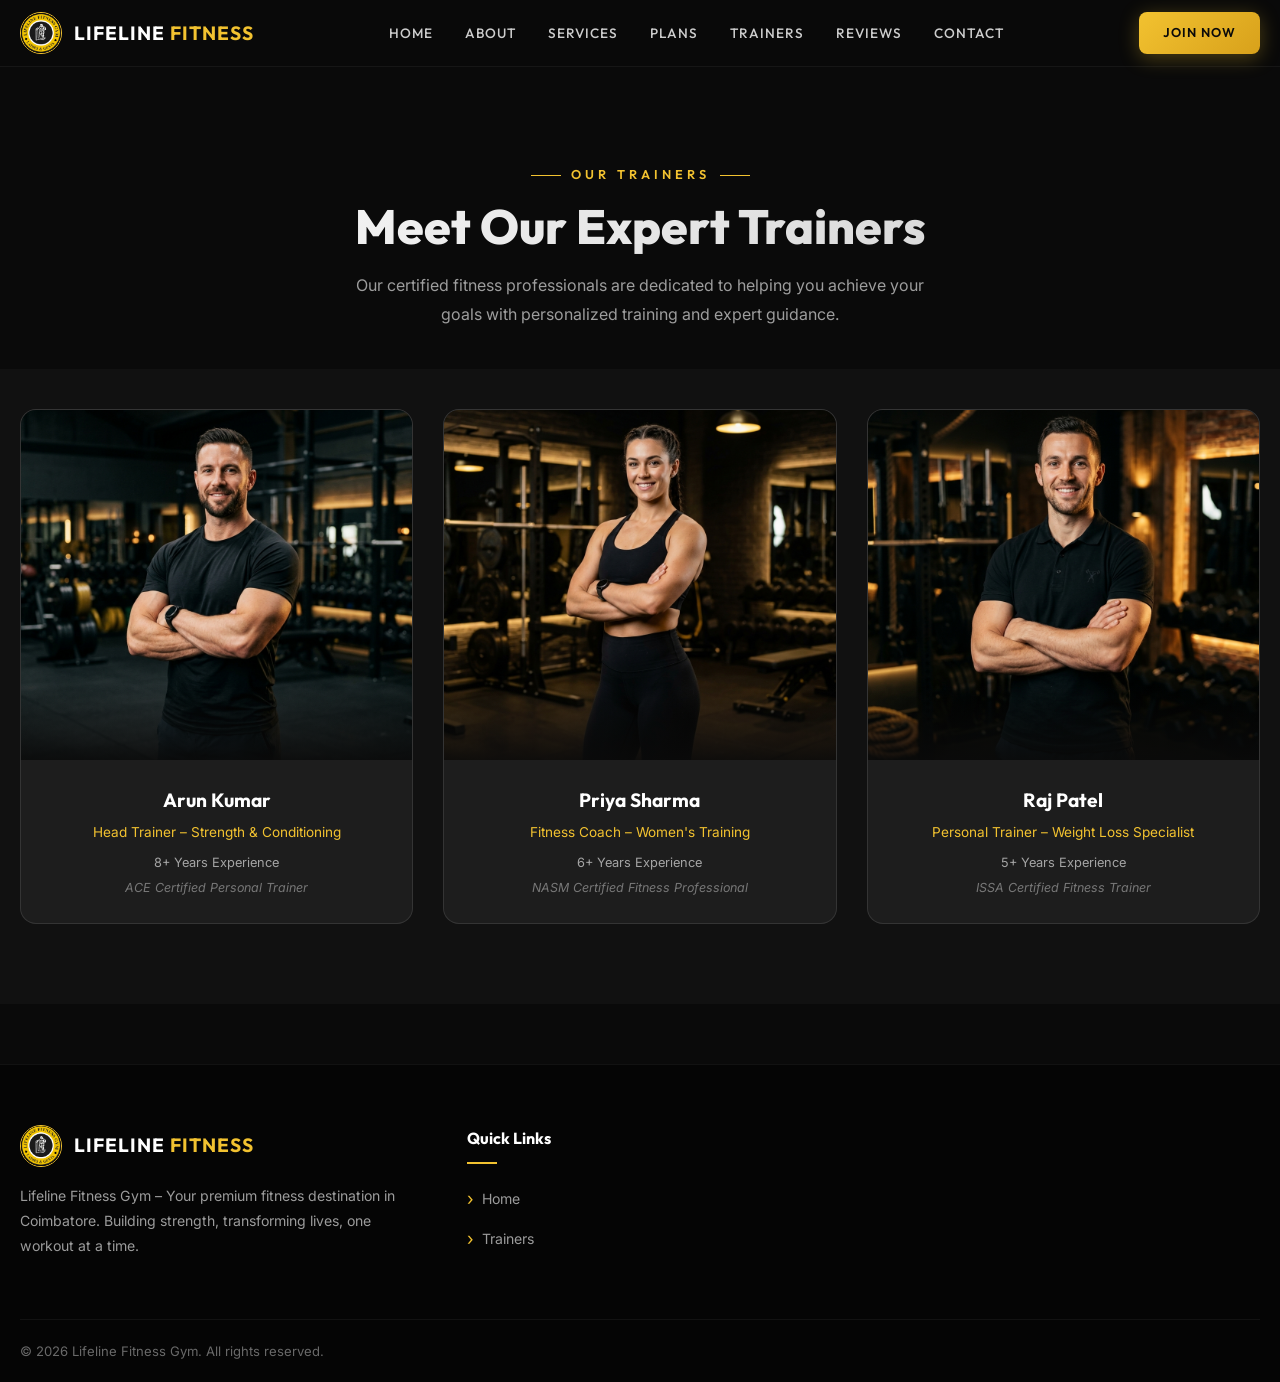
==== commit 7febfb3f: "Update gallery images, disable transformations and trainers, add logo and favicon, and fix lightbox " ====
--- a/trainers.html
+++ b/trainers.html
@@ -5,7 +5,8 @@
   <meta name="viewport" content="width=device-width, initial-scale=1.0">
   <meta name="description" content="Meet our expert trainers at Lifeline Fitness Gym.">
   <title>Our Trainers – Lifeline Fitness Gym</title>
-  <link rel="stylesheet" href="style.css">
+  <link rel="icon" type="image/jpeg" href="images/logo.jpg">
+  <link rel="stylesheet" href="style.css?v=2">
   <link rel="stylesheet" href="https://cdnjs.cloudflare.com/ajax/libs/font-awesome/6.5.1/css/all.min.css">
 </head>
 <body style="overflow: auto;">
@@ -14,7 +15,7 @@
   <nav class="navbar" id="navbar" style="background: rgba(10, 10, 10, 0.95); padding: 12px 0; border-bottom: 1px solid var(--white-05);">
     <div class="container">
       <a href="index.html" class="nav-logo">
-        <div class="nav-logo-icon">LF</div>
+        <img src="images/logo.jpg" alt="Lifeline Fitness Gym Logo" class="nav-logo-img">
         <div class="nav-logo-text">LIFELINE <span>FITNESS</span></div>
       </a>
 
@@ -24,7 +25,7 @@
         <li><a href="index.html#services">Services</a></li>
         <li><a href="index.html#plans">Plans</a></li>
         <li><a href="trainers.html" class="active">Trainers</a></li>
-        <li><a href="transformations.html">Transformations</a></li>
+        <!-- <li><a href="transformations.html">Transformations</a></li> -->
         <li><a href="index.html#testimonials">Reviews</a></li>
         <li><a href="index.html#contact">Contact</a></li>
       </ul>
@@ -48,7 +49,7 @@
     <a href="index.html#services">Services</a>
     <a href="index.html#plans">Plans</a>
     <a href="trainers.html" class="active">Trainers</a>
-    <a href="transformations.html">Transformations</a>
+    <!-- <a href="transformations.html">Transformations</a> -->
     <a href="index.html#testimonials">Reviews</a>
     <a href="index.html#contact">Contact</a>
     <a href="index.html#plans" class="btn btn-primary" style="margin-top: 16px;">Join Now</a>
@@ -133,7 +134,7 @@
       <div class="footer-grid">
         <div class="footer-brand">
           <a href="index.html" class="nav-logo">
-            <div class="nav-logo-icon">LF</div>
+            <img src="images/logo.jpg" alt="Lifeline Fitness Gym Logo" class="nav-logo-img">
             <div class="nav-logo-text">LIFELINE <span>FITNESS</span></div>
           </a>
           <p class="footer-desc">
@@ -145,7 +146,7 @@
           <ul class="footer-links">
             <li><a href="index.html">Home</a></li>
             <li><a href="trainers.html">Trainers</a></li>
-            <li><a href="transformations.html">Transformations</a></li>
+            <!-- <li><a href="transformations.html">Transformations</a></li> -->
           </ul>
         </div>
       </div>
@@ -156,6 +157,6 @@
   </footer>
 
   <!-- Scripts -->
-  <script src="script.js"></script>
+  <script src="script.js?v=2"></script>
 </body>
 </html>
--- a/style.css
+++ b/style.css
@@ -345,6 +345,14 @@
   color: var(--bg-primary);
 }
 
+.nav-logo-img {
+  width: 42px;
+  height: 42px;
+  border-radius: 50%;
+  object-fit: cover;
+  border: 1.5px solid var(--gold);
+}
+
 .nav-logo-text {
   font-family: var(--font-heading);
   font-weight: 700;
